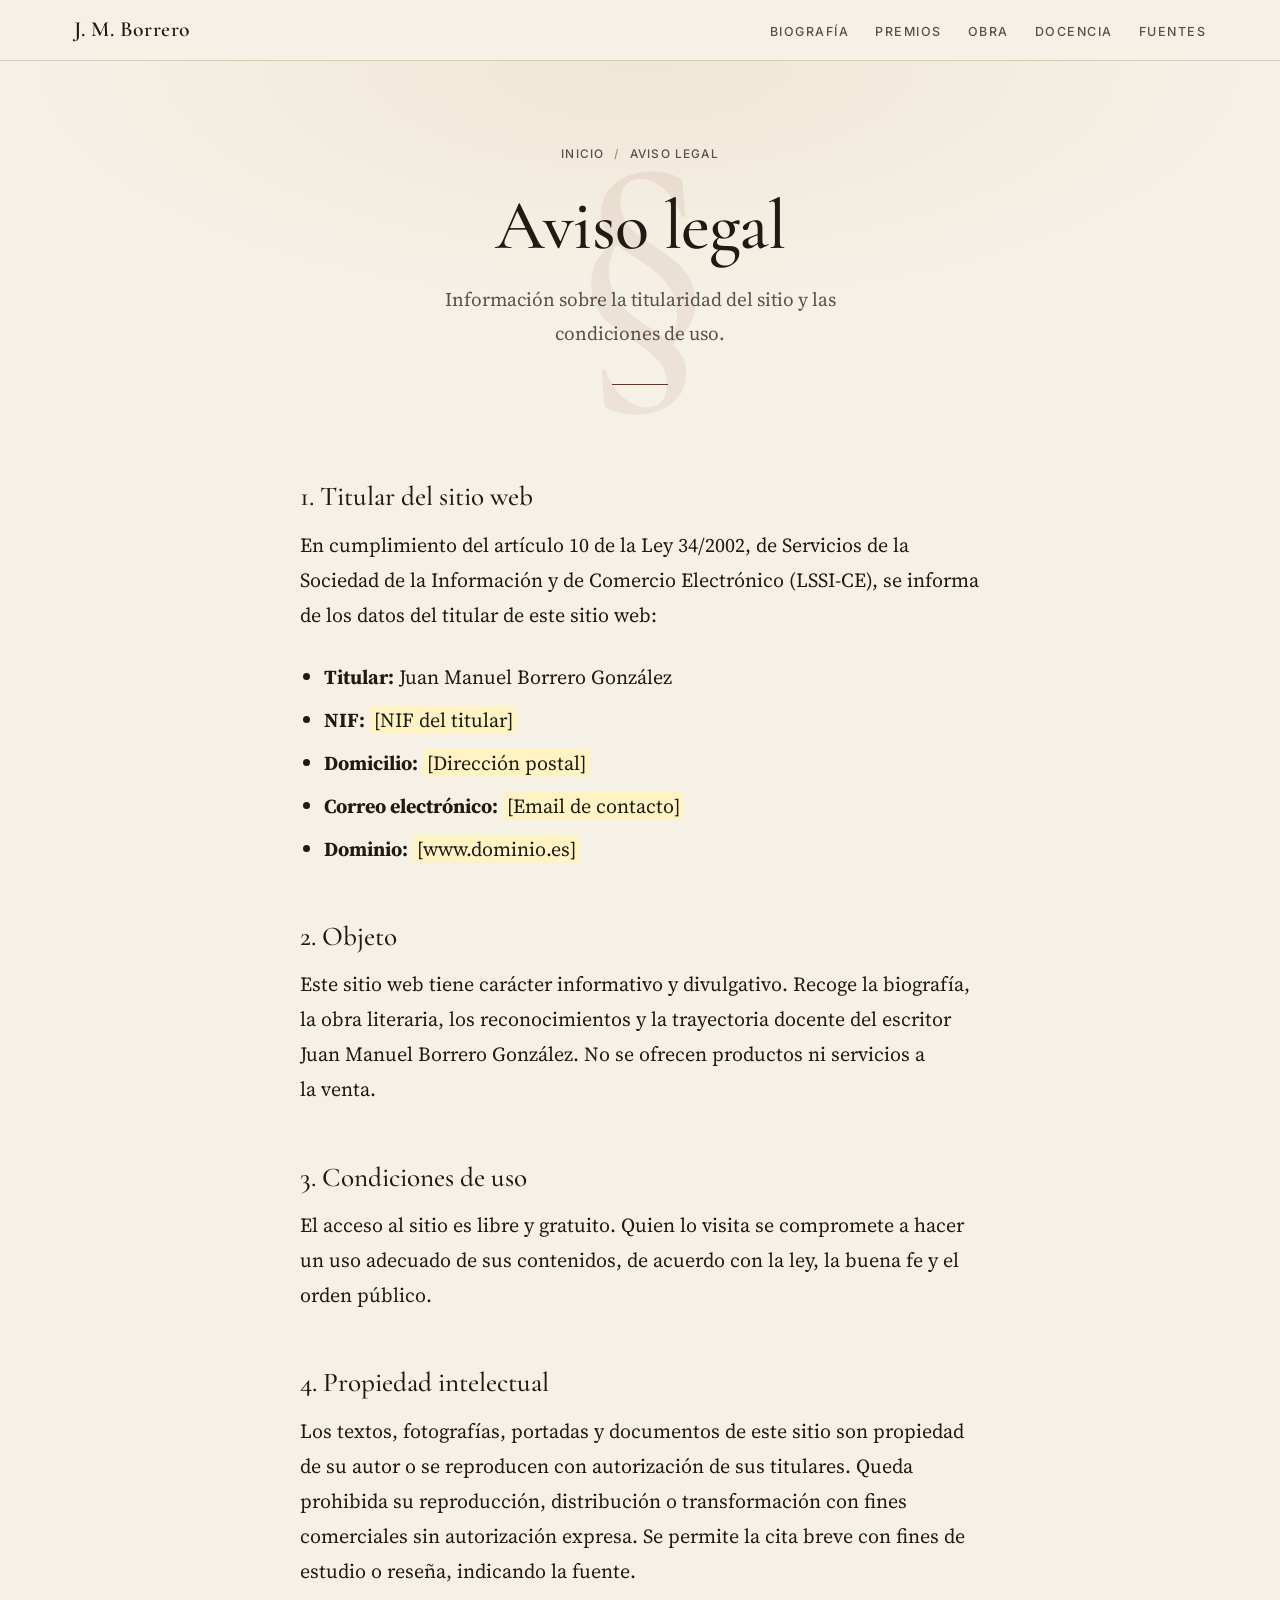
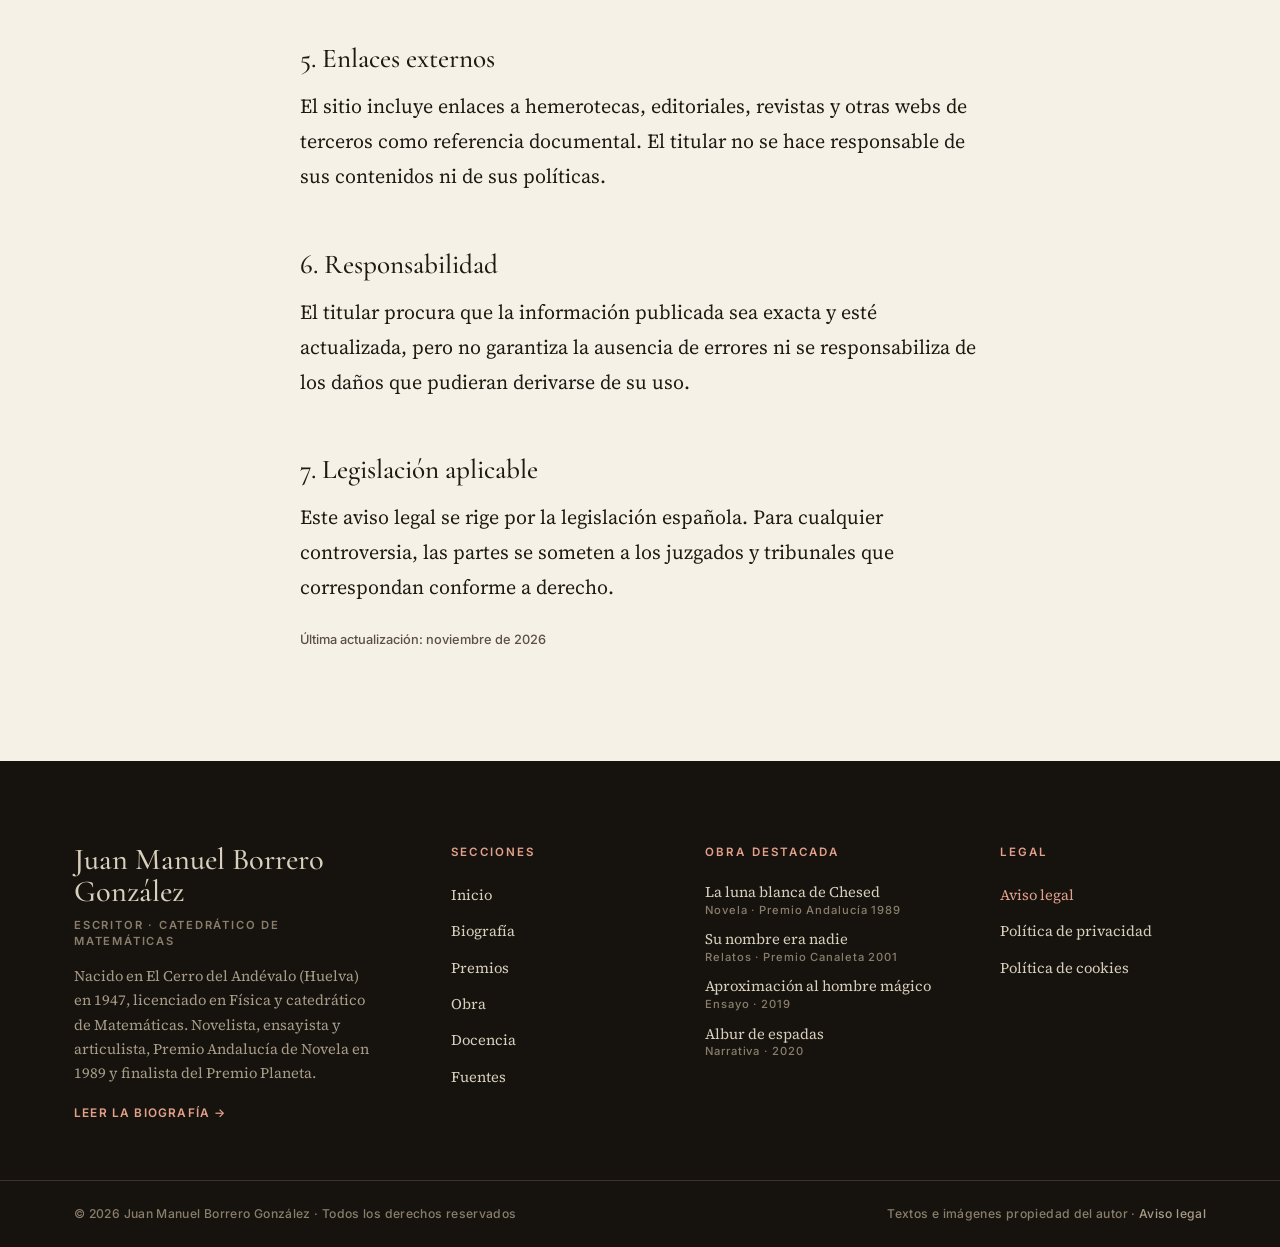
==== aviso-legal/index.html @ b809a6b7 "Web multipágina: secciones, bibliografía, palmarés, footer y páginas legales - Divide la landing en " ====
<!doctype html>
<html lang="es" data-root="../">
<head>
<meta charset="utf-8">
<meta name="viewport" content="width=device-width, initial-scale=1">
<title>Aviso legal · Juan Manuel Borrero González</title>
<meta name="description" content="Aviso legal del sitio web de Juan Manuel Borrero González.">
<meta name="theme-color" content="#f6f1e7">
<script>document.documentElement.classList.add('js')</script>
<link rel="preconnect" href="https://fonts.googleapis.com">
<link rel="preconnect" href="https://fonts.gstatic.com" crossorigin>
<link href="https://fonts.googleapis.com/css2?family=Cormorant+Garamond:ital,wght@0,500;0,600;1,500&family=Source+Serif+4:ital,opsz,wght@0,8..60,400;0,8..60,600;1,8..60,400&family=Inter:wght@500;600&display=swap" rel="stylesheet">
<link rel="stylesheet" href="../assets/styles.css">
</head>
<body>

<a class="skip" href="#main">Saltar al contenido</a>
<nav class="nav" aria-label="Principal">
  <div class="nav-in">
    <a class="brand" href="../">J. M. Borrero</a>
    <button class="menu-btn" aria-expanded="false" aria-controls="menu"><svg width="20" height="20" viewBox="0 0 20 20" aria-hidden="true"><path class="l1" d="M3 6h14"/><path class="l2" d="M3 10h14"/><path class="l3" d="M3 14h14"/></svg><span>Menú</span></button>
    <ul id="menu">
      <li><a href="../biografia/">Biografía</a></li>
      <li><a href="../premios/">Premios</a></li>
      <li><a href="../obra/">Obra</a></li>
      <li><a href="../docencia/">Docencia</a></li>
      <li><a href="../fuentes/">Fuentes</a></li>
    </ul>
  </div>
</nav>

<main id="main">
<header class="page-head" data-num="§">
  <p class="crumbs"><a href="../">Inicio</a> <span aria-hidden="true">/</span> Aviso legal</p>
  <h1>Aviso legal</h1>
  <p class="lede">Información sobre la titularidad del sitio y las condiciones de uso.</p>
</header>

<section class="chapter legal" style="border-top:0;padding-top:24px">
<div class="prose">
<h2>1. Titular del sitio web</h2>
<p>En cumplimiento del artículo 10 de la Ley 34/2002, de Servicios de la Sociedad de la Información y de Comercio Electrónico (LSSI-CE), se informa de los datos del titular de este sitio web:</p>
<ul>
<li><b>Titular:</b> Juan Manuel Borrero González</li>
<li><b>NIF:</b> <em class="fill">[NIF del titular]</em></li>
<li><b>Domicilio:</b> <em class="fill">[Dirección postal]</em></li>
<li><b>Correo electrónico:</b> <em class="fill">[Email de contacto]</em></li>
<li><b>Dominio:</b> <em class="fill">[www.dominio.es]</em></li>
</ul>
<h2>2. Objeto</h2>
<p>Este sitio web tiene carácter informativo y divulgativo. Recoge la biografía, la obra literaria, los reconocimientos y la trayectoria docente del escritor Juan Manuel Borrero González. No se ofrecen productos ni servicios a la venta.</p>
<h2>3. Condiciones de uso</h2>
<p>El acceso al sitio es libre y gratuito. Quien lo visita se compromete a hacer un uso adecuado de sus contenidos, de acuerdo con la ley, la buena fe y el orden público.</p>
<h2>4. Propiedad intelectual</h2>
<p>Los textos, fotografías, portadas y documentos de este sitio son propiedad de su autor o se reproducen con autorización de sus titulares. Queda prohibida su reproducción, distribución o transformación con fines comerciales sin autorización expresa. Se permite la cita breve con fines de estudio o reseña, indicando la fuente.</p>
<h2>5. Enlaces externos</h2>
<p>El sitio incluye enlaces a hemerotecas, editoriales, revistas y otras webs de terceros como referencia documental. El titular no se hace responsable de sus contenidos ni de sus políticas.</p>
<h2>6. Responsabilidad</h2>
<p>El titular procura que la información publicada sea exacta y esté actualizada, pero no garantiza la ausencia de errores ni se responsabiliza de los daños que pudieran derivarse de su uso.</p>
<h2>7. Legislación aplicable</h2>
<p>Este aviso legal se rige por la legislación española. Para cualquier controversia, las partes se someten a los juzgados y tribunales que correspondan conforme a derecho.</p>
<p class="updated">Última actualización: noviembre de 2026</p>
</div>
</section>
</main>

<footer class="site-footer">
  <div class="f-grid">
    <div class="f-col f-about">
      <a class="f-brand" href="../biografia/">Juan Manuel Borrero González</a>
      <p class="f-role">Escritor · Catedrático de Matemáticas</p>
      <p>Nacido en El Cerro del Andévalo (Huelva) en 1947, licenciado en Física y catedrático de Matemáticas. Novelista, ensayista y articulista, Premio Andalucía de Novela en 1989 y finalista del Premio Planeta.</p>
      <a class="more" href="../biografia/">Leer la biografía →</a>
    </div>
    <nav class="f-col" aria-label="Secciones">
      <h2>Secciones</h2>
      <ul><li><a href="../">Inicio</a></li><li><a href="../biografia/">Biografía</a></li><li><a href="../premios/">Premios</a></li><li><a href="../obra/">Obra</a></li><li><a href="../docencia/">Docencia</a></li><li><a href="../fuentes/">Fuentes</a></li></ul>
    </nav>
    <div class="f-col f-books">
      <h2>Obra destacada</h2>
      <ul><li><a href="../obra/#bibliografia">La luna blanca de Chesed<small>Novela · Premio Andalucía 1989</small></a></li><li><a href="../obra/#bibliografia">Su nombre era nadie<small>Relatos · Premio Canaleta 2001</small></a></li><li><a href="../obra/#bibliografia">Aproximación al hombre mágico<small>Ensayo · 2019</small></a></li><li><a href="../obra/#bibliografia">Albur de espadas<small>Narrativa · 2020</small></a></li></ul>
    </div>
    <nav class="f-col" aria-label="Información legal">
      <h2>Legal</h2>
      <ul><li><a href="../aviso-legal/" aria-current="page">Aviso legal</a></li><li><a href="../privacidad/">Política de privacidad</a></li><li><a href="../cookies/">Política de cookies</a></li></ul>
    </nav>
  </div>
  <div class="f-bottom">
    <div class="f-bottom-in">
      <span>© 2026 Juan Manuel Borrero González · Todos los derechos reservados</span>
      <span>Textos e imágenes propiedad del autor · <a href="../aviso-legal/">Aviso legal</a></span>
    </div>
  </div>
</footer>

<script src="../assets/site.js" defer></script>
</body>
</html>
---- assets/styles.css ----
:root{
  --paper:#f6f1e7; --paper-2:#efe7d6; --ink:#1f1a14; --ink-2:#5a5046; --rule:#d8ccb4;
  --accent:#7a2a1f; --accent-soft:#f0dcd3; --night:#16130f; --night-rule:#3d352b; --night-ink:#d9cfbd; --night-accent:#e3a08a;
  --serif-d:"Cormorant Garamond",Georgia,serif; --serif:"Source Serif 4",Georgia,serif; --sans:Inter,system-ui,sans-serif;
  --w:680px; --ease:cubic-bezier(.2,.7,.2,1);
}
*{box-sizing:border-box}
html{scroll-behavior:smooth;scroll-padding-top:80px}
body{margin:0;background:var(--paper);color:var(--ink);font:400 1.25rem/1.75 var(--serif);-webkit-font-smoothing:antialiased}
img{max-width:100%;height:auto;display:block}
a{color:var(--accent);text-underline-offset:3px}
h1,h2,h3{text-wrap:balance}

/* foco de teclado visible */
:focus-visible{outline:2px solid var(--accent);outline-offset:3px;border-radius:2px}
.band :focus-visible,footer :focus-visible,.pop :focus-visible,dialog :focus-visible{outline-color:var(--night-accent)}
.skip{position:absolute;left:16px;top:-60px;z-index:50;background:var(--ink);color:#fff;padding:10px 16px;font:600 .8rem var(--sans);text-decoration:none;transition:top .2s}
.skip:focus{top:12px}

/* nav */
.nav{position:sticky;top:0;z-index:20;background:color-mix(in srgb,var(--paper) 92%,transparent);backdrop-filter:blur(8px);-webkit-backdrop-filter:blur(8px);border-bottom:1px solid var(--rule)}
.nav-in{max-width:1180px;margin:auto;padding:10px 24px;min-height:60px;display:flex;align-items:center;justify-content:space-between;gap:16px}
.brand{font:600 1.35rem/1 var(--serif-d);letter-spacing:.02em;color:var(--ink);text-decoration:none}
.nav ul{list-style:none;display:flex;gap:26px;margin:0;padding:0}
.nav ul a{display:inline-block;padding:10px 0;font:500 .78rem/1 var(--sans);letter-spacing:.12em;text-transform:uppercase;color:var(--ink-2);text-decoration:none;transition:color .2s}
.nav ul a:hover{color:var(--accent)}
.nav ul a[aria-current="page"]{color:var(--accent);box-shadow:inset 0 -2px 0 var(--accent)}
.menu-btn{display:none;align-items:center;gap:8px;min-height:44px;padding:0 12px;margin-right:-12px;background:none;border:0;cursor:pointer;font:600 .78rem var(--sans);letter-spacing:.12em;text-transform:uppercase;color:var(--ink)}
.menu-btn svg path{stroke:currentColor;stroke-width:1.6;stroke-linecap:round;transition:transform .25s var(--ease),opacity .2s;transform-origin:10px 10px}
.menu-btn[aria-expanded="true"] .l1{transform:rotate(45deg) translateY(4px)}
.menu-btn[aria-expanded="true"] .l2{opacity:0}
.menu-btn[aria-expanded="true"] .l3{transform:rotate(-45deg) translateY(-4px)}

/* hero (portada) */
.hero{max-width:1180px;margin:auto;padding:72px 24px 88px;display:grid;grid-template-columns:1.05fr 1fr;gap:64px;align-items:center}
.eyebrow{font:600 .75rem/1.5 var(--sans);letter-spacing:.2em;text-transform:uppercase;color:var(--accent);margin:0 0 22px}
.hero h1{font:500 clamp(2.8rem,6vw,5.2rem)/.98 var(--serif-d);margin:0 0 28px;letter-spacing:-.01em}
.hero h1 em{font-style:italic;color:var(--accent)}
.hero .lede{font-size:1.25rem;color:var(--ink-2);max-width:30ch;margin:0 0 36px}
.facts{display:grid;grid-template-columns:repeat(3,auto);gap:28px;justify-content:start;border-top:1px solid var(--rule);padding-top:24px}
.facts b{display:block;font:600 2rem/1 var(--serif-d);color:var(--ink)}
.facts span{font:500 .72rem/1.3 var(--sans);letter-spacing:.08em;text-transform:uppercase;color:var(--ink-2)}
.hero figure{margin:0;position:relative;isolation:isolate}
.hero figure img{width:100%;height:auto;filter:sepia(.12) contrast(1.02)}
.hero figure::before{content:"";position:absolute;inset:18px -18px -18px 18px;border:1px solid var(--accent);z-index:-1}

/* cabecera de página interna */
.page-head{position:relative;overflow:hidden;isolation:isolate;padding:88px 24px 72px;text-align:center;background:radial-gradient(ellipse 70% 90% at 50% 0%,var(--paper-2),var(--paper) 70%)}
.page-head::before{content:attr(data-num);position:absolute;left:50%;top:50%;transform:translate(-50%,-52%);z-index:-1;font:500 clamp(10rem,26vw,20rem)/1 var(--serif-d);color:var(--accent);opacity:.07;pointer-events:none;white-space:nowrap}
.page-head h1{font:500 clamp(2.6rem,5.5vw,4.4rem)/1 var(--serif-d);margin:0 0 22px;letter-spacing:-.01em}
.page-head h1 em{font-style:italic;color:var(--accent)}
.page-head .lede{font-size:1.2rem;color:var(--ink-2);max-width:46ch;margin:0 auto}
.page-head .lede::after{content:"";display:block;width:56px;height:1px;background:var(--accent);margin:34px auto 0}
.page-head .crumbs{font:500 .74rem/1 var(--sans);letter-spacing:.1em;text-transform:uppercase;color:var(--ink-2);margin:0 0 30px}
.crumbs a{color:var(--ink-2);text-decoration:none}
.crumbs a:hover{color:var(--accent)}
.crumbs span{margin:0 6px;opacity:.6}

/* capítulos */
.chapter{padding:96px 24px;border-top:1px solid var(--rule)}
.chapter.alt{background:var(--paper-2)}
.ch-head{max-width:var(--w);margin:0 auto 44px}
.ch-num{font:600 .75rem/1 var(--sans);letter-spacing:.2em;text-transform:uppercase;color:var(--accent)}
.ch-head h2{font:500 clamp(2.1rem,4vw,3.1rem)/1.05 var(--serif-d);margin:14px 0 0}
.prose{max-width:var(--w);margin:auto}
.prose p{margin:0 0 1.35em;text-wrap:pretty}
.prose .drop::first-letter{float:left;font:600 4.6rem/.8 var(--serif-d);color:var(--accent);margin:.08em .1em 0 0}
.prose em.t{font-style:italic}

/* llamadas a nota */
sup.fn{font:600 .68rem/0 var(--sans);vertical-align:super;margin-left:1px}
sup.fn a{text-decoration:none;padding:2px 5px;border-radius:3px;background:var(--accent-soft);color:var(--accent);transition:background .2s,color .2s}
sup.fn a:hover{background:var(--accent);color:#fff}
.band sup.fn a{background:#3a2a22;color:var(--night-accent)}
.band sup.fn a:hover{background:var(--night-accent);color:var(--night)}
.pop{position:absolute;z-index:40;max-width:min(420px,calc(100vw - 32px));background:var(--night);color:#efe7d6;font:400 .86rem/1.55 var(--serif);padding:16px 18px;border-radius:6px;box-shadow:0 18px 40px -12px rgba(0,0,0,.45);animation:pop .18s var(--ease)}
@keyframes pop{from{opacity:0;transform:translateY(-4px)}}
.pop a{color:#f3b9a6;overflow-wrap:anywhere}
.pop .n{font:600 .7rem var(--sans);letter-spacing:.14em;color:#c9bba2;display:block;margin-bottom:6px}

/* figuras */
.split{max-width:1080px;margin:56px auto;display:grid;grid-template-columns:1fr 1fr;gap:48px;align-items:center}
.split.rev figure{order:2}
.fig{margin:0}
.fig img{box-shadow:0 22px 40px -22px rgba(31,26,20,.55);background:#fff}
.fig figcaption{font:500 .78rem/1.4 var(--sans);color:var(--ink-2);margin-top:12px;letter-spacing:.02em}
.fig figcaption b{color:var(--ink)}
.covers{max-width:1080px;margin:56px auto;display:grid;grid-template-columns:repeat(3,1fr);gap:36px;align-items:end}
.covers .fig img{width:100%;height:auto}
.covers .fig.clip img{background:#fbf8f1;padding:8px}
.pull{font:500 italic clamp(1.6rem,2.6vw,2.1rem)/1.3 var(--serif-d);color:var(--accent);border-left:2px solid var(--accent);padding-left:24px;margin:0}

/* banda oscura (premios) */
.band{background:var(--night);color:var(--night-ink);padding:88px 24px 96px}
.band .prose{color:var(--night-ink)}
.palmares{max-width:1000px;margin:56px auto 0;padding:0;list-style:none;border-top:1px solid var(--night-rule)}
.palmares li{display:grid;grid-template-columns:150px 1fr auto;gap:32px;align-items:center;padding:30px 4px;border-bottom:1px solid var(--night-rule);transition:background .25s}
.palmares li:hover{background:#1e1a15}
.palmares .y{font:600 .9rem var(--sans);letter-spacing:.12em;color:var(--night-accent)}
.palmares h3{font:500 clamp(1.7rem,2.6vw,2.15rem)/1.15 var(--serif-d);color:#fff;margin:0 0 4px}
.palmares p{font-size:1.1rem;line-height:1.5;color:#b9ad98;margin:0}
.palmares li.win h3{color:#fff}
.tag{display:inline-block;font:600 .76rem var(--sans);letter-spacing:.14em;text-transform:uppercase;padding:7px 12px;border:1px solid #5d5245;color:var(--night-ink);white-space:nowrap}
.tag.win{border-color:var(--night-accent);color:var(--night-accent)}

/* crítica y estudio */
.facets{max-width:1080px;margin:auto;display:grid;grid-template-columns:repeat(3,1fr);gap:28px}
.facet{background:#fff;border:1px solid var(--rule);padding:28px 26px}
.facet .y{font:600 .72rem var(--sans);letter-spacing:.16em;text-transform:uppercase;color:var(--accent)}
.facet h3{font:500 1.6rem/1.15 var(--serif-d);margin:10px 0 10px}
.facet p{font-size:.98rem;line-height:1.6;color:var(--ink-2);margin:0}

/* cronología */
.tl{max-width:var(--w);margin:0 auto;list-style:none;padding:0;border-left:1px solid var(--rule)}
.tl li{position:relative;padding:0 0 28px 28px}
.tl li::before{content:"";position:absolute;left:-5px;top:.55em;width:9px;height:9px;border-radius:50%;background:var(--accent);box-shadow:0 0 0 4px var(--paper-2)}
.tl .y{font:600 .76rem var(--sans);letter-spacing:.12em;color:var(--accent);display:block}
.tl p{margin:2px 0 0;font-size:1rem;line-height:1.6}

/* documentos */
.docs{max-width:1080px;margin:56px auto 0;display:grid;grid-template-columns:repeat(3,1fr);gap:28px}
.doc{background:#fff;border:1px solid var(--rule);padding:14px;cursor:zoom-in;text-align:left;font:inherit;color:inherit;transition:transform .3s var(--ease),box-shadow .3s}
.doc:hover{transform:translateY(-3px);box-shadow:0 20px 36px -24px rgba(31,26,20,.5)}
.doc img{width:100%;height:auto}
.doc b{display:block;font:600 1.15rem/1.25 var(--serif-d);margin:14px 2px 4px}
.doc span{display:block;font:500 .74rem/1.4 var(--sans);color:var(--ink-2);margin:0 2px}

/* bibliografía */
.books{max-width:1080px;margin:auto;display:grid;grid-template-columns:repeat(4,1fr);gap:44px 28px}
.book{display:flex;flex-direction:column}
.book .cover{position:relative;aspect-ratio:2/3;margin-bottom:16px;display:flex;align-items:flex-end;justify-content:center;transition:transform .35s var(--ease)}
.book:hover .cover{transform:translateY(-4px)}
.book .cover img{max-width:100%;max-height:100%;width:auto;height:auto;box-shadow:0 22px 34px -22px rgba(31,26,20,.6)}
.cover-t{width:100%;height:100%;box-shadow:0 22px 34px -22px rgba(31,26,20,.6);display:flex;flex-direction:column;justify-content:space-between;padding:18px 16px;background:var(--accent);color:#f6efe3;border-left:6px solid rgba(0,0,0,.18);text-align:center}
.cover-t[data-g="Novela"]{background:#2e3a34}
.cover-t[data-g="Ensayo"],.cover-t[data-g="Artículos"]{background:#3b3328}
.cover-t[data-g="Didáctica"]{background:#2b3446}
.cover-t span{font:600 .62rem var(--sans);letter-spacing:.18em;text-transform:uppercase;opacity:.75}
.cover-t b{font:500 italic 1.45rem/1.15 var(--serif-d)}
.cover-t i{font:500 .68rem var(--sans);letter-spacing:.12em;text-transform:uppercase;font-style:normal;opacity:.75}
.book .meta{font:600 .7rem var(--sans);letter-spacing:.14em;text-transform:uppercase;color:var(--accent)}
.book h3{font:500 1.35rem/1.15 var(--serif-d);margin:6px 0 4px}
.book p{font-size:.88rem;line-height:1.5;color:var(--ink-2);margin:0 0 10px;flex:1}
.book a{font:600 .72rem var(--sans);letter-spacing:.08em;text-decoration:none;padding:6px 0}
.book a:hover{text-decoration:underline}

/* fuentes */
.notes{max-width:880px;margin:auto}
.note-group+.note-group{margin-top:64px}
.note-group h2{display:flex;justify-content:space-between;align-items:baseline;gap:16px;flex-wrap:wrap;font:500 2rem/1.1 var(--serif-d);margin:0 0 12px;padding-bottom:12px;border-bottom:2px solid var(--ink)}
.note-group h2 a{font:600 .72rem var(--sans);letter-spacing:.12em;text-transform:uppercase;text-decoration:none}
.notes ol{padding-left:1.6em;margin:0}
.notes li{font-size:.95rem;line-height:1.65;color:var(--ink-2);padding:12px 0 12px 8px;border-bottom:1px solid var(--rule)}
.notes li::marker{font:600 .8rem var(--sans);color:var(--accent)}
.notes li:target{background:var(--accent-soft);animation:flash 1.6s ease}
@keyframes flash{from{background:#e9bfae}}
.notes a{overflow-wrap:anywhere}
.notes-page{border-top:0;padding-top:24px}

/* portada: tarjetas */
.sections{max-width:1180px;margin:56px auto 0;display:grid;grid-template-columns:repeat(3,1fr);gap:1px;background:var(--rule);border:1px solid var(--rule)}
.card{position:relative;background:var(--paper);padding:34px 30px 30px;text-decoration:none;color:var(--ink);display:flex;flex-direction:column;gap:10px;transition:background .25s}
.card:hover{background:#fff}
.card:first-child{grid-column:span 2}
.card .thumb{position:absolute;top:26px;right:26px;width:62px;height:auto;box-shadow:0 10px 18px -10px rgba(31,26,20,.6);transition:transform .35s var(--ease)}
.card:hover .thumb{transform:translateY(-3px)}
.card:has(.thumb){padding-right:108px}
.card h3{font:500 1.9rem/1.1 var(--serif-d);margin:0}
.card p{font-size:.98rem;line-height:1.6;color:var(--ink-2);margin:0;flex:1}
.card .go{font:600 .74rem var(--sans);letter-spacing:.14em;text-transform:uppercase;color:var(--accent)}
.card:hover .go{text-decoration:underline;text-underline-offset:4px}

/* cabecera de autor (biografía) */
.author-head{background:radial-gradient(ellipse 80% 100% at 70% 0%,var(--paper-2),var(--paper) 70%);border-bottom:1px solid var(--rule)}
.author-in{max-width:1080px;margin:auto;padding:64px 24px 72px;display:grid;grid-template-columns:minmax(0,400px) 1fr;gap:64px;align-items:center}
.author-head figure{margin:0 18px 18px 0;position:relative;isolation:isolate}
.author-head figure img{width:100%;height:auto;filter:sepia(.12) contrast(1.02)}
.author-head figure::before{content:"";position:absolute;inset:18px -18px -18px 18px;border:1px solid var(--accent);z-index:-1}
.author-head figcaption{font:500 .74rem/1.4 var(--sans);color:var(--ink-2);margin-top:12px}
.author-head .crumbs{font:500 .74rem/1 var(--sans);letter-spacing:.1em;text-transform:uppercase;color:var(--ink-2);margin:0 0 28px}
.author-head h1{font:500 clamp(2.8rem,5.6vw,4.8rem)/.98 var(--serif-d);margin:0 0 24px;letter-spacing:-.01em}
.author-head h1 em{font-style:italic;color:var(--accent)}
.author-head .lede{font-size:1.2rem;color:var(--ink-2);max-width:36ch;margin:0 0 30px}
.author-head dl{display:grid;grid-template-columns:auto 1fr;gap:10px 24px;margin:0;padding-top:24px;border-top:1px solid var(--rule);font-size:1rem}
.author-head dt{font:600 .72rem/1.9 var(--sans);letter-spacing:.14em;text-transform:uppercase;color:var(--accent)}
.author-head dd{margin:0;line-height:1.5}

/* páginas legales */
.legal h2{font:500 1.7rem/1.2 var(--serif-d);margin:2em 0 .5em}
.legal h2:first-child{margin-top:0}
.legal ul{padding-left:1.2em;margin:0 0 1.35em}
.legal li{margin-bottom:.4em}
.fill{background:#fff3c4;padding:0 4px;border-radius:2px;font-style:normal}
.updated{font:500 .8rem var(--sans);color:var(--ink-2);margin-top:3em}

/* pie profesional */
.site-footer{background:var(--night);color:#a89c88;font:400 .92rem/1.65 var(--serif)}
.f-grid{max-width:1180px;margin:auto;padding:80px 24px 56px;display:grid;grid-template-columns:1.6fr 1fr 1.2fr 1fr;gap:48px}
.f-col h2{font:600 .72rem/1 var(--sans);letter-spacing:.18em;text-transform:uppercase;color:var(--night-accent);margin:6px 0 22px}
.f-col ul{list-style:none;margin:0;padding:0}
.f-col li{margin-bottom:6px}
.f-col a{color:var(--night-ink);text-decoration:none;display:inline-block;padding:3px 0;transition:color .2s}
.f-col a:hover{color:var(--night-accent)}
.f-col a[aria-current="page"]{color:var(--night-accent)}
.f-brand{display:block;font:500 1.9rem/1.05 var(--serif-d);color:#f3ece0;text-decoration:none;margin-bottom:6px}
.f-role{font:600 .7rem/1.5 var(--sans);letter-spacing:.16em;text-transform:uppercase;color:#8a7e6b;margin:0 0 18px}
.f-about p{margin:0 0 14px;max-width:38ch}
.f-about .more{font:600 .74rem var(--sans);letter-spacing:.1em;text-transform:uppercase;color:var(--night-accent)}
.f-books a{line-height:1.35}
.f-books small{display:block;font:500 .7rem var(--sans);letter-spacing:.08em;color:#8a7e6b}
.f-bottom{border-top:1px solid var(--night-rule)}
.f-bottom-in{max-width:1180px;margin:auto;padding:24px;display:flex;justify-content:space-between;flex-wrap:wrap;gap:8px 24px;font:500 .76rem/1.5 var(--sans);letter-spacing:.03em;color:#8a7e6b}
.f-bottom a{color:#a89c88;text-decoration:none}
.f-bottom a:hover{color:var(--night-accent)}
.site-footer :focus-visible{outline-color:var(--night-accent)}
@media (max-width:980px){.f-grid{grid-template-columns:1fr 1fr;gap:44px 36px}}
@media (max-width:860px){.author-in{grid-template-columns:1fr;gap:40px;padding-top:40px}.author-head figure{max-width:420px}}
@media (max-width:560px){.f-grid{grid-template-columns:1fr;padding:60px 16px 40px}.f-bottom-in{padding:20px 16px;flex-direction:column}.author-in{padding:32px 16px 56px}}

/* visor de documentos */
dialog{border:0;padding:0;background:transparent;max-width:92vw;max-height:92vh}
dialog::backdrop{background:rgba(15,12,9,.88)}
dialog img{max-height:88vh;width:auto;margin:auto}
dialog button{position:fixed;top:14px;right:16px;width:48px;height:48px;background:none;border:0;color:#fff;font:500 2rem/1 var(--sans);cursor:pointer}

/* aparición suave: solo con JS activo, el contenido nunca queda oculto sin él */
.js .reveal{opacity:0;transform:translateY(18px);transition:opacity .8s var(--ease),transform .8s var(--ease)}
.js .reveal.in{opacity:1;transform:none}
@media (prefers-reduced-motion:reduce){
  html{scroll-behavior:auto}
  .js .reveal{opacity:1;transform:none;transition:none}
  *,*::before,*::after{animation:none!important;transition:none!important}
}

@media (max-width:900px){
  .hero{grid-template-columns:1fr;gap:48px;padding-top:40px}
  .hero figure{order:-1;max-width:520px}
  .split{grid-template-columns:1fr;gap:28px}
  .split.rev figure{order:0}
  .split .fig{max-width:380px}
  .covers,.docs{grid-template-columns:1fr 1fr;gap:20px}
  .books{grid-template-columns:repeat(3,1fr)}
  .facets{grid-template-columns:1fr}
  .sections{grid-template-columns:1fr 1fr}
  .card:first-child{grid-column:auto}
  .card:last-child{grid-column:span 2}
  .nav ul{display:none;position:absolute;top:100%;left:0;right:0;flex-direction:column;gap:0;background:var(--paper);border-bottom:1px solid var(--rule);box-shadow:0 18px 30px -20px rgba(31,26,20,.35)}
  .nav ul.open{display:flex}
  .nav ul a{display:block;padding:16px 24px;font-size:.85rem}
  .nav ul a[aria-current="page"]{box-shadow:inset 3px 0 0 var(--accent);background:var(--paper-2)}
  .menu-btn{display:flex}
}
@media (max-width:640px){
  .palmares li{grid-template-columns:1fr auto;gap:6px 16px;padding:20px 0}
  .palmares .y{grid-column:1 / -1}
  .palmares li>div{grid-column:1}
}
@media (max-width:560px){
  body{font-size:1.15rem}
  .chapter{padding:72px 16px}.hero{padding-left:16px;padding-right:16px}.band{padding:72px 16px}
  .hero figure{margin-right:10px}.hero figure::before{inset:10px -10px -10px 10px}
  .facts{grid-template-columns:repeat(3,1fr);gap:14px}.facts b{font-size:1.6rem}
  .page-head{padding:56px 16px 48px}
  .nav-in{padding:8px 16px}
  .docs,.sections{grid-template-columns:1fr}
  .card:last-child{grid-column:auto}
  .books{grid-template-columns:1fr 1fr;gap:36px 18px}
  .cover-t b{font-size:1.2rem}
}
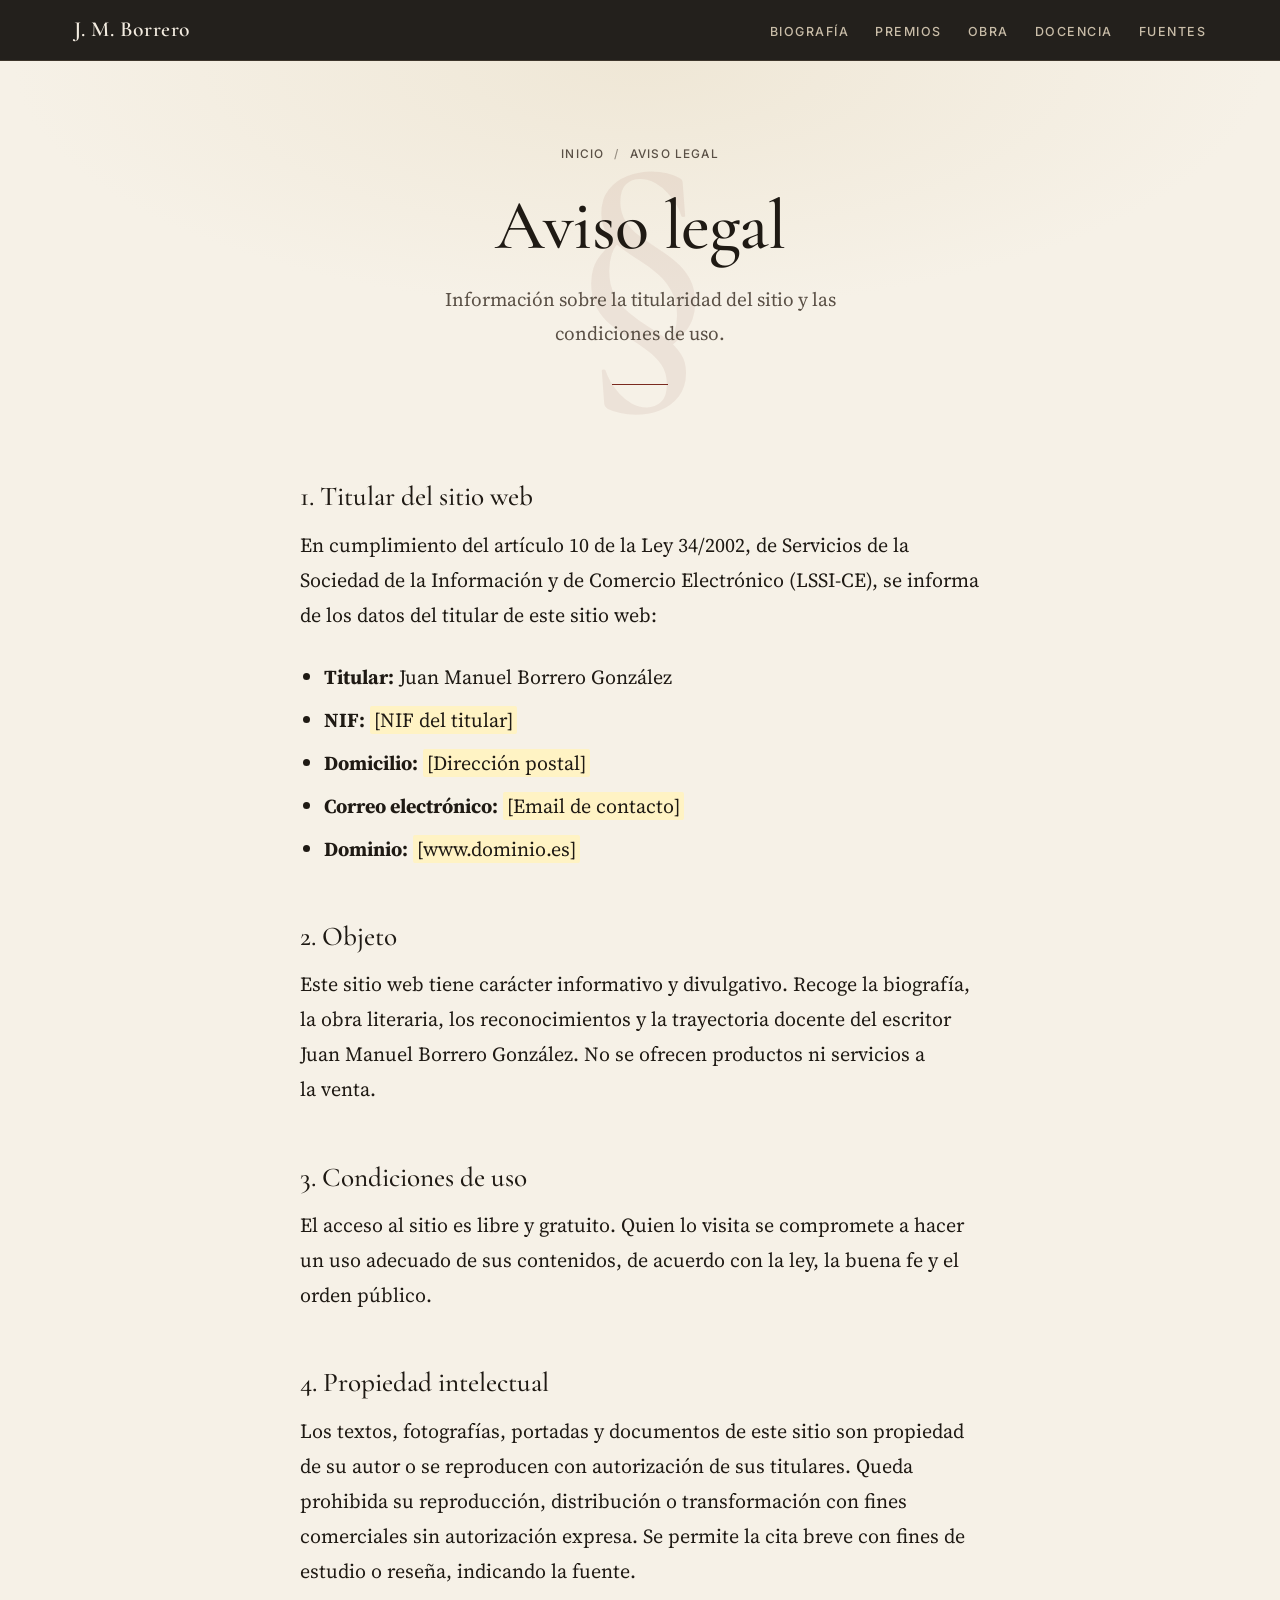
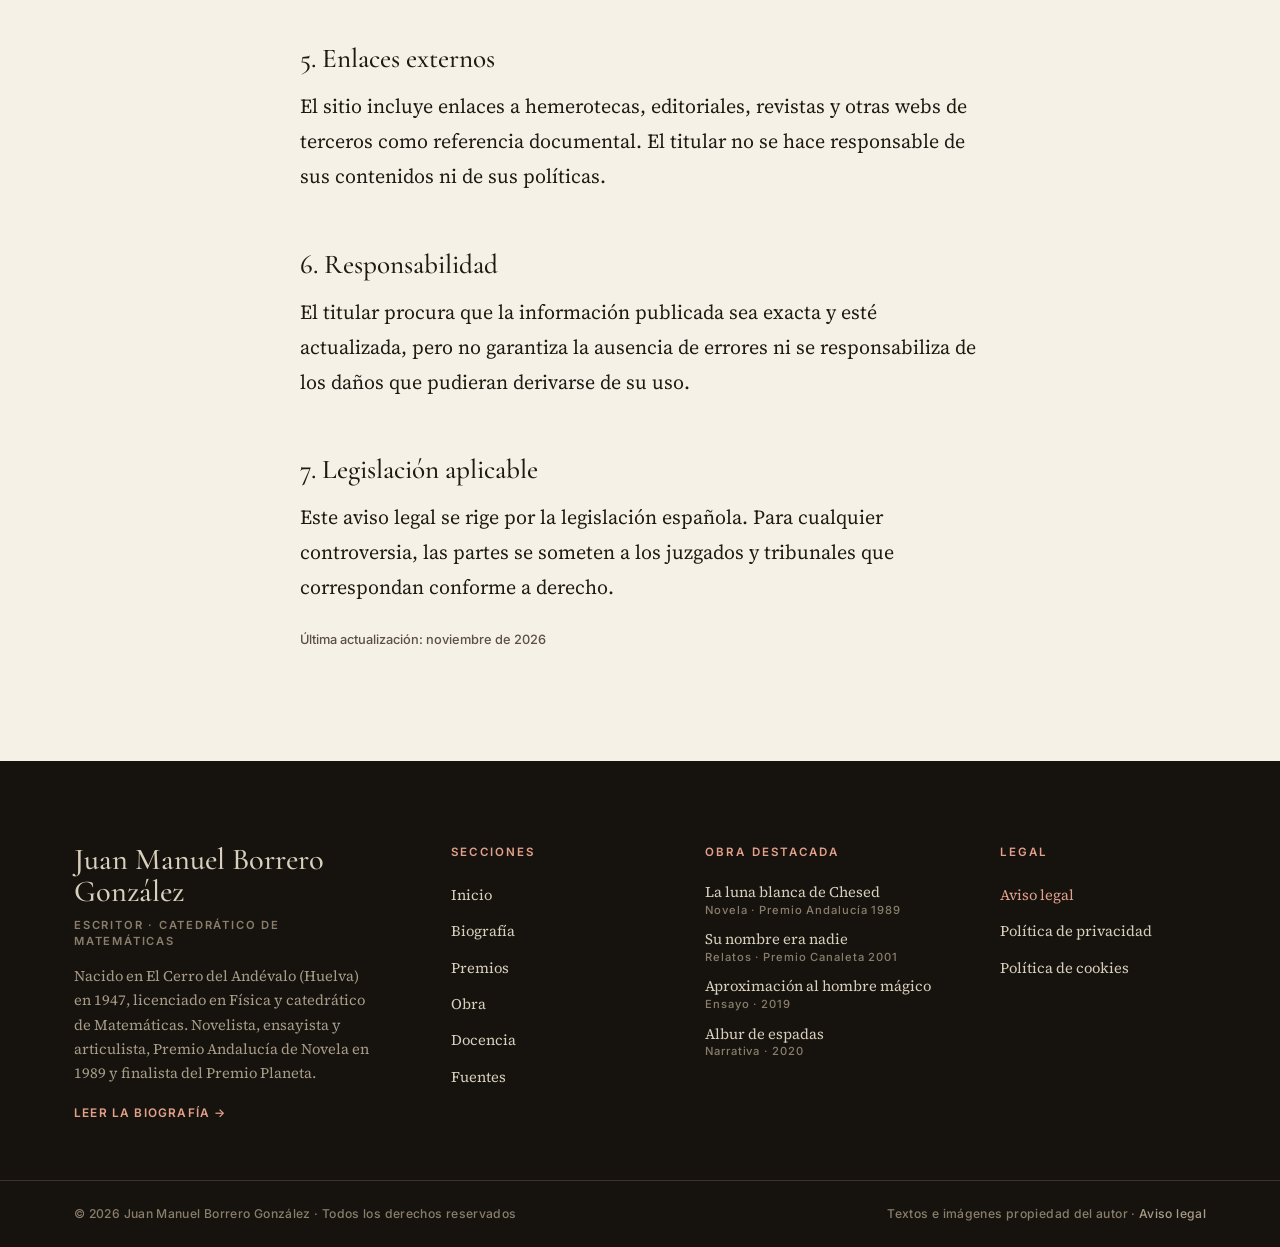
==== commit 18db9a4c: "Portadas, nombramiento de Director, cabecera oscura y optimización SEO/GEO - Portadas nuevas en la b" ====
--- a/aviso-legal/index.html
+++ b/aviso-legal/index.html
@@ -5,7 +5,156 @@
 <meta name="viewport" content="width=device-width, initial-scale=1">
 <title>Aviso legal · Juan Manuel Borrero González</title>
 <meta name="description" content="Aviso legal del sitio web de Juan Manuel Borrero González.">
-<meta name="theme-color" content="#f6f1e7">
+<meta name="theme-color" content="#16130f">
+<link rel="canonical" href="https://jrsepul2020.github.io/jmbarreropremium/aviso-legal/">
+<meta name="robots" content="noindex, follow">
+<meta name="author" content="Juan Manuel Borrero González">
+<link rel="icon" href="https://jrsepul2020.github.io/jmbarreropremium/favicon.svg" type="image/svg+xml">
+<link rel="icon" href="https://jrsepul2020.github.io/jmbarreropremium/favicon-32.png" sizes="32x32" type="image/png">
+<link rel="apple-touch-icon" href="https://jrsepul2020.github.io/jmbarreropremium/apple-touch-icon.png">
+<meta property="og:type" content="website">
+<meta property="og:locale" content="es_ES">
+<meta property="og:site_name" content="Juan Manuel Borrero González">
+<meta property="og:title" content="Aviso legal · Juan Manuel Borrero González">
+<meta property="og:description" content="Aviso legal del sitio web de Juan Manuel Borrero González.">
+<meta property="og:url" content="https://jrsepul2020.github.io/jmbarreropremium/aviso-legal/">
+<meta property="og:image" content="https://jrsepul2020.github.io/jmbarreropremium/img/og-juan-manuel-borrero.jpg">
+<meta property="og:image:width" content="1200">
+<meta property="og:image:height" content="630">
+<meta property="og:image:alt" content="Juan Manuel Borrero González, escritor, en su biblioteca">
+<meta name="twitter:card" content="summary_large_image">
+<meta name="twitter:title" content="Aviso legal · Juan Manuel Borrero González">
+<meta name="twitter:description" content="Aviso legal del sitio web de Juan Manuel Borrero González.">
+<meta name="twitter:image" content="https://jrsepul2020.github.io/jmbarreropremium/img/og-juan-manuel-borrero.jpg">
+<script type="application/ld+json">
+{
+ "@context": "https://schema.org",
+ "@graph": [
+  {
+   "@type": "WebSite",
+   "@id": "https://jrsepul2020.github.io/jmbarreropremium/#web",
+   "url": "https://jrsepul2020.github.io/jmbarreropremium/",
+   "name": "Juan Manuel Borrero González",
+   "inLanguage": "es-ES",
+   "description": "Web oficial sobre la vida y la obra del escritor y catedrático Juan Manuel Borrero González.",
+   "about": {
+    "@id": "https://jrsepul2020.github.io/jmbarreropremium/#autor"
+   },
+   "publisher": {
+    "@id": "https://jrsepul2020.github.io/jmbarreropremium/#autor"
+   }
+  },
+  {
+   "@type": "Person",
+   "@id": "https://jrsepul2020.github.io/jmbarreropremium/#autor",
+   "name": "Juan Manuel Borrero González",
+   "givenName": "Juan Manuel",
+   "familyName": "Borrero González",
+   "alternateName": [
+    "J. M. Borrero",
+    "Juan Manuel Borrero",
+    "Juan de la Trinidad",
+    "Xavier Suquet"
+   ],
+   "description": "Escritor español nacido en El Cerro del Andévalo (Huelva) en 1947, licenciado en Física y catedrático de Matemáticas. Novelista, cuentista, ensayista y articulista; IV Premio Andalucía de Novela (1989) con La luna blanca de Chesed y finalista del Premio Planeta (1990 y 1993).",
+   "birthDate": "1947",
+   "birthPlace": {
+    "@type": "Place",
+    "name": "El Cerro del Andévalo, Huelva, España",
+    "address": {
+     "@type": "PostalAddress",
+     "addressLocality": "El Cerro del Andévalo",
+     "addressRegion": "Huelva",
+     "addressCountry": "ES"
+    }
+   },
+   "nationality": {
+    "@type": "Country",
+    "name": "España"
+   },
+   "jobTitle": [
+    "Escritor",
+    "Catedrático de Matemáticas"
+   ],
+   "hasOccupation": [
+    {
+     "@type": "Occupation",
+     "name": "Escritor"
+    },
+    {
+     "@type": "Occupation",
+     "name": "Catedrático de Matemáticas de Enseñanza Secundaria"
+    }
+   ],
+   "alumniOf": {
+    "@type": "CollegeOrUniversity",
+    "name": "Universidad de Sevilla"
+   },
+   "knowsAbout": [
+    "Literatura",
+    "Novela histórica",
+    "Relato",
+    "Ensayo",
+    "Esoterismo y pensamiento simbólico",
+    "Matemáticas",
+    "Física"
+   ],
+   "knowsLanguage": "es",
+   "award": [
+    "IV Premio Andalucía de Novela (1989)",
+    "II Premio Nacional de Relatos Ciudad de Algeciras (1989)",
+    "III Premio Internacional de Relatos «Canaleta» (2001)",
+    "I Certamen Literario «Distrito Macarena»",
+    "Finalista del Premio Planeta (1990 y 1993)",
+    "Finalista del Premio Azorín (1992)",
+    "Finalista del Premio Ateneo de Sevilla (1991 y 1994)"
+   ],
+   "image": "https://jrsepul2020.github.io/jmbarreropremium/img/foto1-1200.webp",
+   "url": "https://jrsepul2020.github.io/jmbarreropremium/biografia/"
+  },
+  {
+   "@type": "BreadcrumbList",
+   "@id": "https://jrsepul2020.github.io/jmbarreropremium/aviso-legal/#migas",
+   "itemListElement": [
+    {
+     "@type": "ListItem",
+     "position": 1,
+     "name": "Inicio",
+     "item": "https://jrsepul2020.github.io/jmbarreropremium/"
+    },
+    {
+     "@type": "ListItem",
+     "position": 2,
+     "name": "Aviso legal",
+     "item": "https://jrsepul2020.github.io/jmbarreropremium/aviso-legal/"
+    }
+   ]
+  },
+  {
+   "@type": "WebPage",
+   "@id": "https://jrsepul2020.github.io/jmbarreropremium/aviso-legal/#pagina",
+   "url": "https://jrsepul2020.github.io/jmbarreropremium/aviso-legal/",
+   "name": "Aviso legal · Juan Manuel Borrero González",
+   "description": "Aviso legal del sitio web de Juan Manuel Borrero González.",
+   "inLanguage": "es-ES",
+   "isPartOf": {
+    "@id": "https://jrsepul2020.github.io/jmbarreropremium/#web"
+   },
+   "about": {
+    "@id": "https://jrsepul2020.github.io/jmbarreropremium/#autor"
+   },
+   "primaryImageOfPage": {
+    "@type": "ImageObject",
+    "url": "https://jrsepul2020.github.io/jmbarreropremium/img/og-juan-manuel-borrero.jpg"
+   },
+   "dateModified": "2026-11-11",
+   "breadcrumb": {
+    "@id": "https://jrsepul2020.github.io/jmbarreropremium/aviso-legal/#migas"
+   }
+  }
+ ]
+}
+</script>
 <script>document.documentElement.classList.add('js')</script>
 <link rel="preconnect" href="https://fonts.googleapis.com">
 <link rel="preconnect" href="https://fonts.gstatic.com" crossorigin>
--- a/assets/styles.css
+++ b/assets/styles.css
@@ -18,14 +18,15 @@
 .skip:focus{top:12px}
 
 /* nav */
-.nav{position:sticky;top:0;z-index:20;background:color-mix(in srgb,var(--paper) 92%,transparent);backdrop-filter:blur(8px);-webkit-backdrop-filter:blur(8px);border-bottom:1px solid var(--rule)}
+.nav{position:sticky;top:0;z-index:20;background:color-mix(in srgb,var(--night) 94%,transparent);backdrop-filter:blur(8px);-webkit-backdrop-filter:blur(8px);border-bottom:1px solid var(--night-rule)}
+.nav :focus-visible{outline-color:var(--night-accent)}
 .nav-in{max-width:1180px;margin:auto;padding:10px 24px;min-height:60px;display:flex;align-items:center;justify-content:space-between;gap:16px}
-.brand{font:600 1.35rem/1 var(--serif-d);letter-spacing:.02em;color:var(--ink);text-decoration:none}
+.brand{font:600 1.35rem/1 var(--serif-d);letter-spacing:.02em;color:#f3ece0;text-decoration:none}
 .nav ul{list-style:none;display:flex;gap:26px;margin:0;padding:0}
-.nav ul a{display:inline-block;padding:10px 0;font:500 .78rem/1 var(--sans);letter-spacing:.12em;text-transform:uppercase;color:var(--ink-2);text-decoration:none;transition:color .2s}
-.nav ul a:hover{color:var(--accent)}
-.nav ul a[aria-current="page"]{color:var(--accent);box-shadow:inset 0 -2px 0 var(--accent)}
-.menu-btn{display:none;align-items:center;gap:8px;min-height:44px;padding:0 12px;margin-right:-12px;background:none;border:0;cursor:pointer;font:600 .78rem var(--sans);letter-spacing:.12em;text-transform:uppercase;color:var(--ink)}
+.nav ul a{display:inline-block;padding:10px 0;font:500 .78rem/1 var(--sans);letter-spacing:.12em;text-transform:uppercase;color:#c9bda8;text-decoration:none;transition:color .2s}
+.nav ul a:hover{color:#fff}
+.nav ul a[aria-current="page"]{color:var(--night-accent);box-shadow:inset 0 -2px 0 var(--night-accent)}
+.menu-btn{display:none;align-items:center;gap:8px;min-height:44px;padding:0 12px;margin-right:-12px;background:none;border:0;cursor:pointer;font:600 .78rem var(--sans);letter-spacing:.12em;text-transform:uppercase;color:#f3ece0}
 .menu-btn svg path{stroke:currentColor;stroke-width:1.6;stroke-linecap:round;transition:transform .25s var(--ease),opacity .2s;transform-origin:10px 10px}
 .menu-btn[aria-expanded="true"] .l1{transform:rotate(45deg) translateY(4px)}
 .menu-btn[aria-expanded="true"] .l2{opacity:0}
@@ -118,12 +119,21 @@
 .tl p{margin:2px 0 0;font-size:1rem;line-height:1.6}
 
 /* documentos */
-.docs{max-width:1080px;margin:56px auto 0;display:grid;grid-template-columns:repeat(3,1fr);gap:28px}
+.docs{max-width:1180px;margin:56px auto 0;display:grid;grid-template-columns:repeat(4,1fr);gap:24px;align-items:start}
 .doc{background:#fff;border:1px solid var(--rule);padding:14px;cursor:zoom-in;text-align:left;font:inherit;color:inherit;transition:transform .3s var(--ease),box-shadow .3s}
 .doc:hover{transform:translateY(-3px);box-shadow:0 20px 36px -24px rgba(31,26,20,.5)}
 .doc img{width:100%;height:auto}
 .doc b{display:block;font:600 1.15rem/1.25 var(--serif-d);margin:14px 2px 4px}
 .doc span{display:block;font:500 .74rem/1.4 var(--sans);color:var(--ink-2);margin:0 2px}
+
+/* tres portadas de matemáticas */
+.trio-in{display:flex;align-items:flex-end;justify-content:center;padding:10px 0 6px}
+.trio-in img{width:33%;height:auto;box-shadow:0 18px 30px -18px rgba(31,26,20,.6);background:#fff;transition:transform .35s var(--ease)}
+.trio-in img:nth-child(1){transform:rotate(-4deg) translateX(10%)}
+.trio-in img:nth-child(2){position:relative;z-index:1;width:36%}
+.trio-in img:nth-child(3){transform:rotate(4deg) translateX(-10%)}
+.trio:hover .trio-in img:nth-child(1){transform:rotate(-6deg) translateX(4%)}
+.trio:hover .trio-in img:nth-child(3){transform:rotate(6deg) translateX(-4%)}
 
 /* bibliografía */
 .books{max-width:1080px;margin:auto;display:grid;grid-template-columns:repeat(4,1fr);gap:44px 28px}
@@ -169,6 +179,15 @@
 .card p{font-size:.98rem;line-height:1.6;color:var(--ink-2);margin:0;flex:1}
 .card .go{font:600 .74rem var(--sans);letter-spacing:.14em;text-transform:uppercase;color:var(--accent)}
 .card:hover .go{text-decoration:underline;text-underline-offset:4px}
+
+/* preguntas frecuentes */
+.faq{max-width:1080px;margin:auto;display:grid;grid-template-columns:1fr 1fr;gap:0 56px}
+.qa{padding:26px 0;border-top:1px solid var(--rule)}
+.qa h3{font:500 1.55rem/1.2 var(--serif-d);margin:0 0 10px}
+.qa p{font-size:1.02rem;line-height:1.7;color:var(--ink-2);margin:0;text-wrap:pretty}
+.qa a{font:600 .74rem var(--sans);letter-spacing:.06em;white-space:nowrap;text-decoration:none}
+.qa a:hover{text-decoration:underline}
+@media (max-width:860px){.faq{grid-template-columns:1fr}}
 
 /* cabecera de autor (biografía) */
 .author-head{background:radial-gradient(ellipse 80% 100% at 70% 0%,var(--paper-2),var(--paper) 70%);border-bottom:1px solid var(--rule)}
@@ -244,10 +263,11 @@
   .sections{grid-template-columns:1fr 1fr}
   .card:first-child{grid-column:auto}
   .card:last-child{grid-column:span 2}
-  .nav ul{display:none;position:absolute;top:100%;left:0;right:0;flex-direction:column;gap:0;background:var(--paper);border-bottom:1px solid var(--rule);box-shadow:0 18px 30px -20px rgba(31,26,20,.35)}
+  .nav ul{display:none;position:absolute;top:100%;left:0;right:0;flex-direction:column;gap:0;background:var(--night);border-bottom:1px solid var(--night-rule);box-shadow:0 18px 30px -20px rgba(0,0,0,.5)}
   .nav ul.open{display:flex}
   .nav ul a{display:block;padding:16px 24px;font-size:.85rem}
-  .nav ul a[aria-current="page"]{box-shadow:inset 3px 0 0 var(--accent);background:var(--paper-2)}
+  .nav ul a[aria-current="page"]{box-shadow:inset 3px 0 0 var(--night-accent);background:#1e1a15}
+  .nav ul li+li a{border-top:1px solid var(--night-rule)}
   .menu-btn{display:flex}
 }
 @media (max-width:640px){
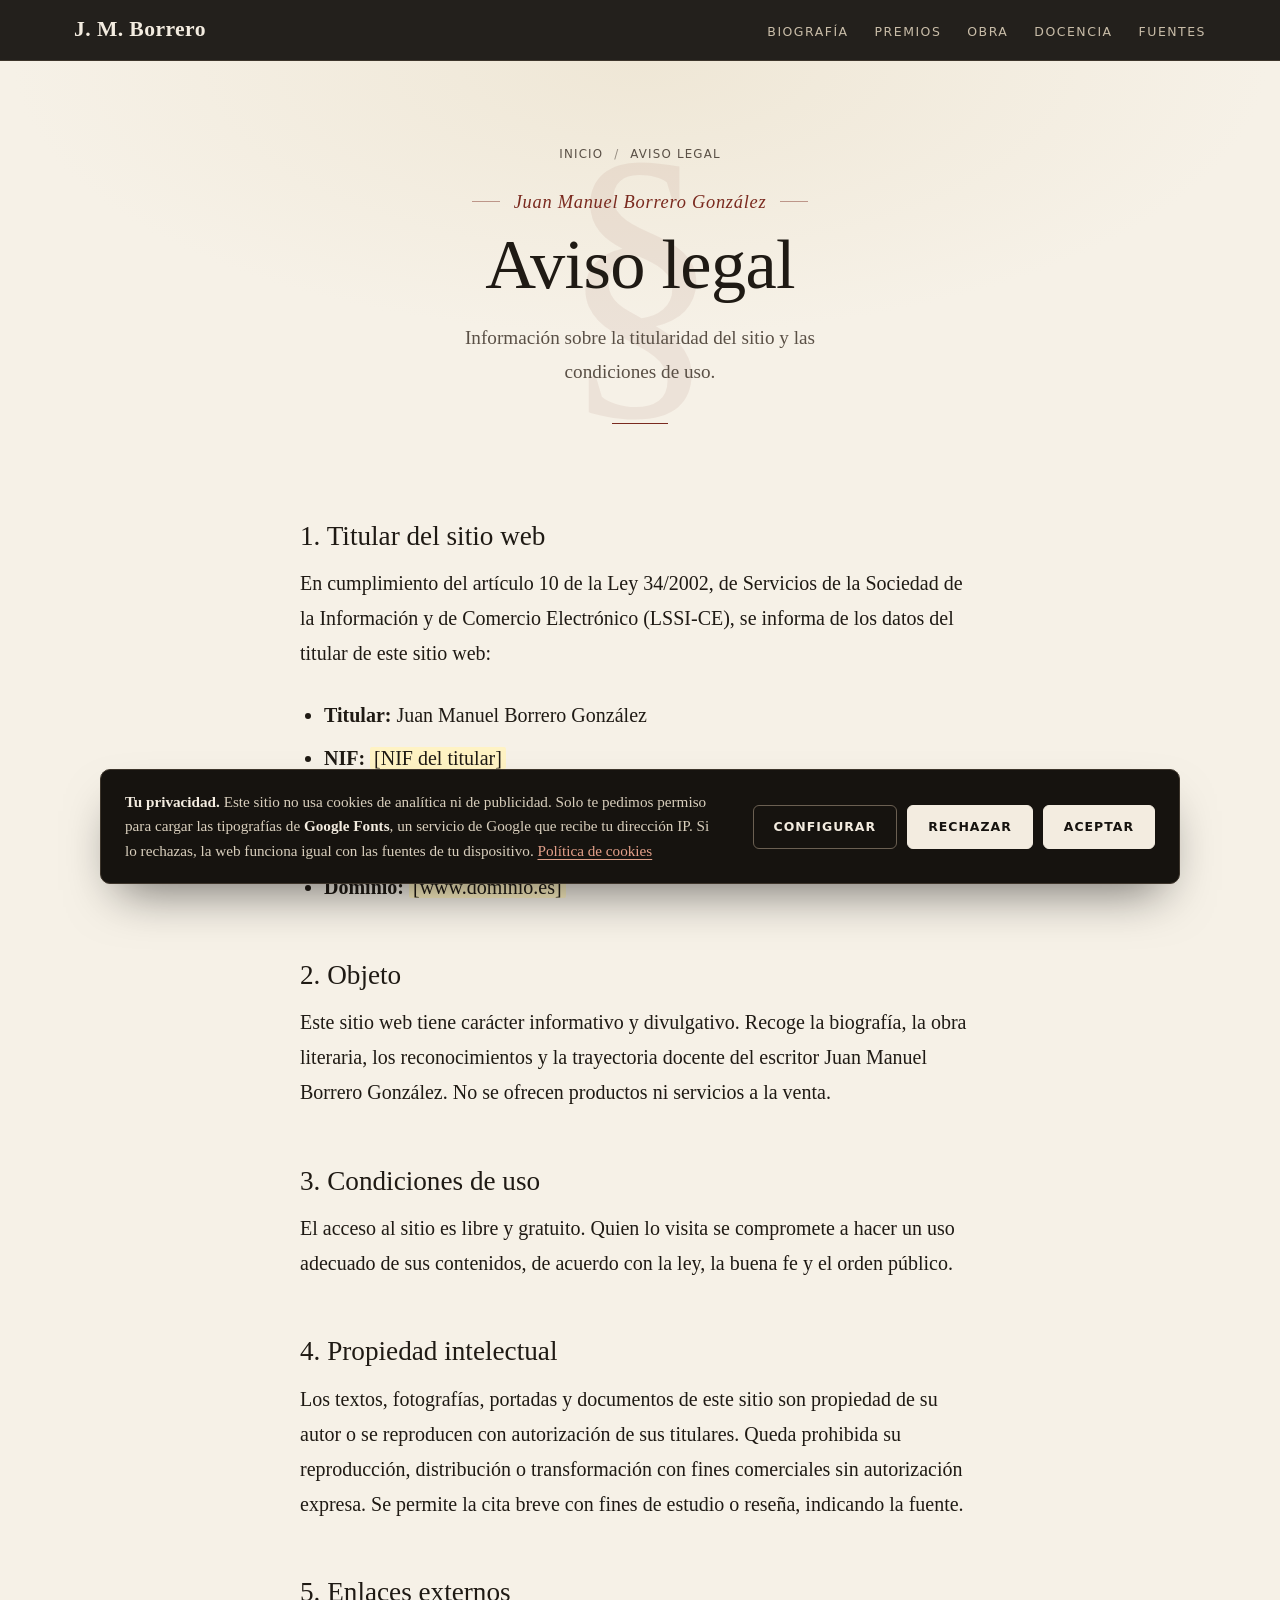
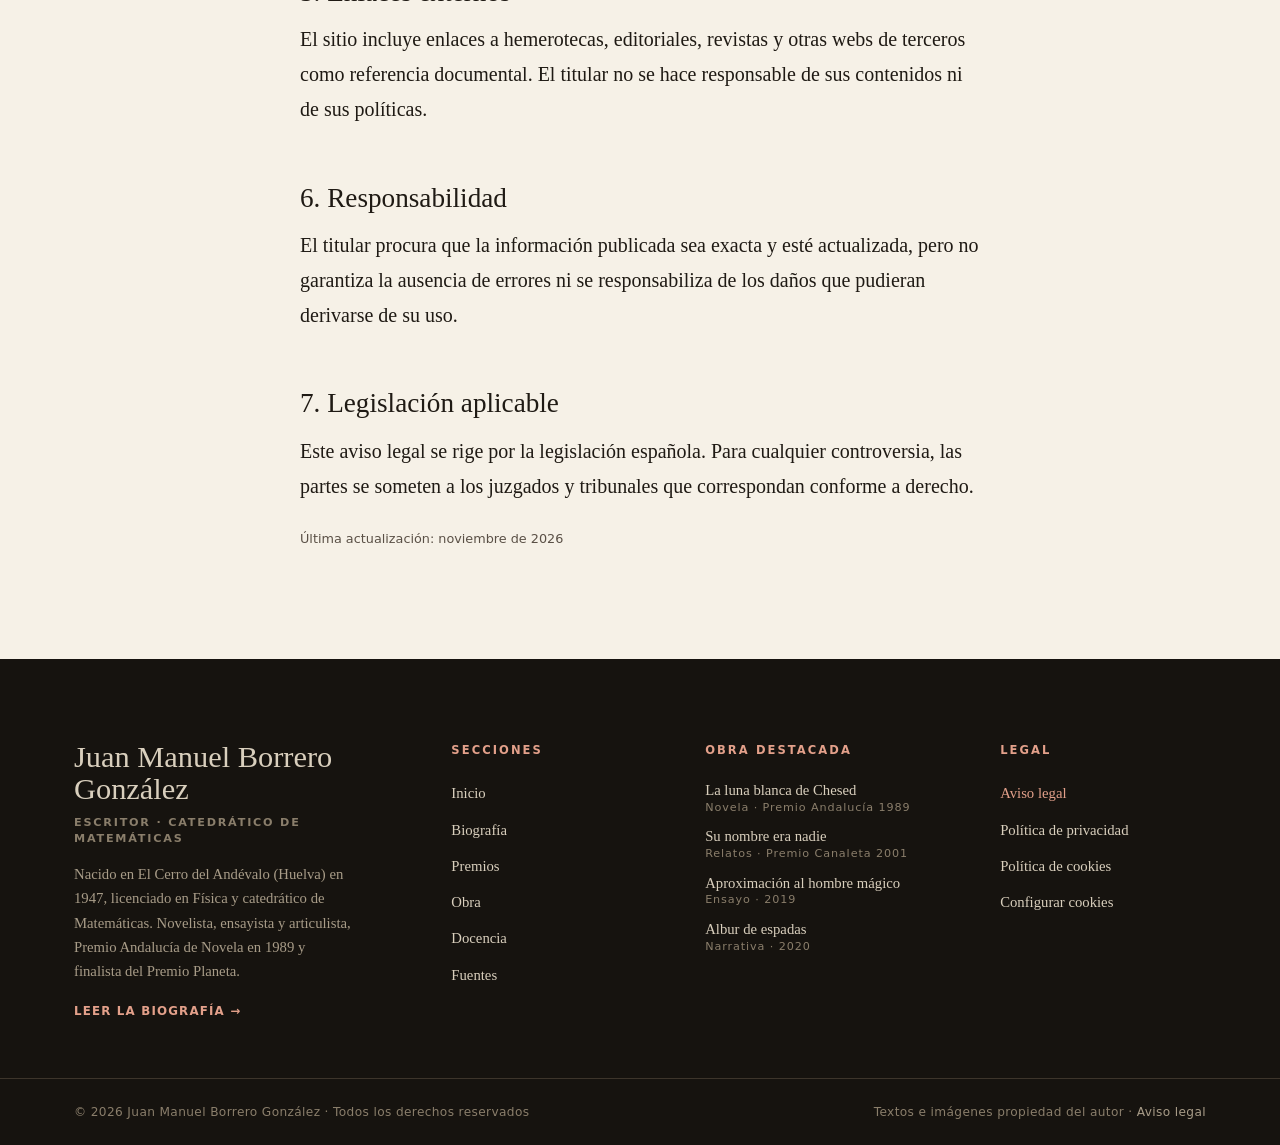
==== commit b6555b8a: "Aviso de cookies conforme a LSSI/RGPD/AEPD y nombre del autor en cabeceras - Google Fonts solo se ca" ====
--- a/aviso-legal/index.html
+++ b/aviso-legal/index.html
@@ -156,9 +156,13 @@
 }
 </script>
 <script>document.documentElement.classList.add('js')</script>
-<link rel="preconnect" href="https://fonts.googleapis.com">
-<link rel="preconnect" href="https://fonts.gstatic.com" crossorigin>
-<link href="https://fonts.googleapis.com/css2?family=Cormorant+Garamond:ital,wght@0,500;0,600;1,500&family=Source+Serif+4:ital,opsz,wght@0,8..60,400;0,8..60,600;1,8..60,400&family=Inter:wght@500;600&display=swap" rel="stylesheet">
+<script>
+/* Consentimiento: las tipografías de Google solo se cargan si se aceptan */
+(function(){var c;try{c=JSON.parse(localStorage.getItem('jmb-consent')||'null')}catch(e){}
+if(c&&c.v===1&&c.ext&&Date.now()-c.t<31536e6){var l=document.createElement('link');l.rel='stylesheet';l.setAttribute('data-gfonts','');
+l.href='https://fonts.googleapis.com/css2?family=Cormorant+Garamond:ital,wght@0,500;0,600;1,500&family=Source+Serif+4:ital,opsz,wght@0,8..60,400;0,8..60,600;1,8..60,400&family=Inter:wght@500;600&display=swap';
+document.head.appendChild(l)}})();
+</script>
 <link rel="stylesheet" href="../assets/styles.css">
 </head>
 <body>
@@ -181,6 +185,7 @@
 <main id="main">
 <header class="page-head" data-num="§">
   <p class="crumbs"><a href="../">Inicio</a> <span aria-hidden="true">/</span> Aviso legal</p>
+  <p class="ph-name">Juan Manuel Borrero González</p>
   <h1>Aviso legal</h1>
   <p class="lede">Información sobre la titularidad del sitio y las condiciones de uso.</p>
 </header>
@@ -231,7 +236,7 @@
     </div>
     <nav class="f-col" aria-label="Información legal">
       <h2>Legal</h2>
-      <ul><li><a href="../aviso-legal/" aria-current="page">Aviso legal</a></li><li><a href="../privacidad/">Política de privacidad</a></li><li><a href="../cookies/">Política de cookies</a></li></ul>
+      <ul><li><a href="../aviso-legal/" aria-current="page">Aviso legal</a></li><li><a href="../privacidad/">Política de privacidad</a></li><li><a href="../cookies/">Política de cookies</a></li><li><button type="button" class="cc-open">Configurar cookies</button></li></ul>
     </nav>
   </div>
   <div class="f-bottom">
--- a/assets/styles.css
+++ b/assets/styles.css
@@ -1,7 +1,7 @@
 :root{
   --paper:#f6f1e7; --paper-2:#efe7d6; --ink:#1f1a14; --ink-2:#5a5046; --rule:#d8ccb4;
   --accent:#7a2a1f; --accent-soft:#f0dcd3; --night:#16130f; --night-rule:#3d352b; --night-ink:#d9cfbd; --night-accent:#e3a08a;
-  --serif-d:"Cormorant Garamond",Georgia,serif; --serif:"Source Serif 4",Georgia,serif; --sans:Inter,system-ui,sans-serif;
+  --serif-d:"Cormorant Garamond","EB Garamond",Garamond,"Iowan Old Style",Baskerville,"Palatino Linotype",Georgia,serif; --serif:"Source Serif 4","Iowan Old Style","Palatino Linotype",Charter,Georgia,serif; --sans:Inter,system-ui,-apple-system,"Segoe UI",Roboto,sans-serif;
   --w:680px; --ease:cubic-bezier(.2,.7,.2,1);
 }
 *{box-sizing:border-box}
@@ -52,6 +52,8 @@
 .page-head h1 em{font-style:italic;color:var(--accent)}
 .page-head .lede{font-size:1.2rem;color:var(--ink-2);max-width:46ch;margin:0 auto}
 .page-head .lede::after{content:"";display:block;width:56px;height:1px;background:var(--accent);margin:34px auto 0}
+.ph-name{display:flex;align-items:center;justify-content:center;gap:14px;margin:0 0 16px;font:500 italic 1.15rem/1.2 var(--serif-d);letter-spacing:.04em;color:var(--accent)}
+.ph-name::before,.ph-name::after{content:"";width:28px;height:1px;background:currentColor;opacity:.45}
 .page-head .crumbs{font:500 .74rem/1 var(--sans);letter-spacing:.1em;text-transform:uppercase;color:var(--ink-2);margin:0 0 30px}
 .crumbs a{color:var(--ink-2);text-decoration:none}
 .crumbs a:hover{color:var(--accent)}
@@ -236,11 +238,54 @@
 @media (max-width:860px){.author-in{grid-template-columns:1fr;gap:40px;padding-top:40px}.author-head figure{max-width:420px}}
 @media (max-width:560px){.f-grid{grid-template-columns:1fr;padding:60px 16px 40px}.f-bottom-in{padding:20px 16px;flex-direction:column}.author-in{padding:32px 16px 56px}}
 
+/* aviso de cookies */
+.cc-bar{position:fixed;left:16px;right:16px;bottom:16px;z-index:60;max-width:1080px;margin:auto;background:var(--night);color:var(--night-ink);border:1px solid var(--night-rule);border-radius:10px;box-shadow:0 24px 50px -18px rgba(0,0,0,.55);animation:ccIn .35s var(--ease)}
+@keyframes ccIn{from{opacity:0;transform:translateY(16px)}}
+.cc-in{display:flex;align-items:center;gap:28px;padding:20px 24px}
+.cc-txt{margin:0;font:400 .95rem/1.6 var(--serif);flex:1}
+.cc-txt b{color:#f3ece0}
+.cc-txt a,.cc-dlg a{color:var(--night-accent)}
+.cc-btns{display:flex;gap:10px;flex-wrap:wrap;flex-shrink:0}
+.cc-b{min-height:44px;padding:0 20px;border-radius:6px;cursor:pointer;font:600 .78rem var(--sans);letter-spacing:.08em;text-transform:uppercase;transition:background .2s,color .2s,border-color .2s}
+.cc-rej,.cc-acc{background:#f3ece0;color:var(--night);border:1px solid #f3ece0}
+.cc-rej:hover,.cc-acc:hover{background:#fff;border-color:#fff}
+.cc-cfg,.cc-save{background:transparent;color:#f3ece0;border:1px solid #6b6052}
+.cc-cfg:hover,.cc-save:hover{border-color:#f3ece0}
+.cc-bar :focus-visible,.cc-dlg :focus-visible{outline:2px solid var(--night-accent);outline-offset:3px}
+.cc-dlg{max-width:min(560px,calc(100vw - 32px));max-height:calc(100vh - 32px);overflow:auto;padding:28px 28px 24px;border:1px solid var(--night-rule);border-radius:10px;background:var(--night);color:var(--night-ink);font:400 .95rem/1.6 var(--serif)}
+.cc-dlg::backdrop{background:rgba(15,12,9,.6)}
+.cc-dlg h2{font:500 1.8rem/1.1 var(--serif-d);color:#f3ece0;margin:0 0 10px}
+.cc-dlg>p{margin:0 0 18px}
+.cc-opt{display:flex;justify-content:space-between;align-items:center;gap:20px;padding:16px 0;border-top:1px solid var(--night-rule)}
+.cc-opt b{display:block;color:#f3ece0;font:600 .9rem/1.4 var(--sans);margin-bottom:4px}
+.cc-opt span{font-size:.88rem;line-height:1.5;color:#b9ad98}
+.cc-sw{display:flex;flex-direction:column;align-items:center;gap:6px;cursor:pointer;flex-shrink:0}
+.cc-sw input{position:absolute;opacity:0;width:1px;height:1px}
+.cc-sw i{width:46px;height:26px;border-radius:13px;background:#4a4136;position:relative;transition:background .2s}
+.cc-sw i::after{content:"";position:absolute;top:3px;left:3px;width:20px;height:20px;border-radius:50%;background:#f3ece0;transition:transform .2s var(--ease)}
+.cc-sw input:checked+i{background:#b5654f}
+.cc-sw input:checked+i::after{transform:translateX(20px)}
+.cc-sw input:disabled+i{opacity:.6;cursor:not-allowed}
+.cc-sw input:focus-visible+i{outline:2px solid var(--night-accent);outline-offset:3px}
+.cc-sw .cc-st{font:600 .62rem var(--sans);letter-spacing:.1em;text-transform:uppercase;color:#8a7e6b;white-space:nowrap}
+.cc-dlg .cc-btns{margin-top:18px;padding-top:18px;border-top:1px solid var(--night-rule);justify-content:flex-end}
+.cc-open{background:none;border:0;padding:3px 0;color:var(--night-ink);font:inherit;cursor:pointer;text-align:left}
+.cc-open:hover{color:var(--night-accent)}
+.cc-open.cc-inline{min-height:44px;padding:0 20px;border:1px solid var(--accent);border-radius:6px;color:var(--accent);font:600 .78rem var(--sans);letter-spacing:.08em;text-transform:uppercase}
+.cc-open.cc-inline:hover{background:var(--accent);color:#fff}
+@media (max-width:760px){
+  .cc-in{flex-direction:column;align-items:stretch;gap:14px;padding:18px}
+  .cc-btns{display:grid;grid-template-columns:1fr 1fr}
+  .cc-bar .cc-cfg{grid-column:1 / -1;order:3}
+  .cc-dlg .cc-btns{grid-template-columns:1fr}
+  .cc-bar{left:10px;right:10px;bottom:10px}
+}
+
 /* visor de documentos */
-dialog{border:0;padding:0;background:transparent;max-width:92vw;max-height:92vh}
-dialog::backdrop{background:rgba(15,12,9,.88)}
-dialog img{max-height:88vh;width:auto;margin:auto}
-dialog button{position:fixed;top:14px;right:16px;width:48px;height:48px;background:none;border:0;color:#fff;font:500 2rem/1 var(--sans);cursor:pointer}
+#lb{border:0;padding:0;background:transparent;max-width:92vw;max-height:92vh}
+#lb::backdrop{background:rgba(15,12,9,.88)}
+#lb img{max-height:88vh;width:auto;margin:auto}
+#lb button{position:fixed;top:14px;right:16px;width:48px;height:48px;background:none;border:0;color:#fff;font:500 2rem/1 var(--sans);cursor:pointer}
 
 /* aparición suave: solo con JS activo, el contenido nunca queda oculto sin él */
 .js .reveal{opacity:0;transform:translateY(18px);transition:opacity .8s var(--ease),transform .8s var(--ease)}
